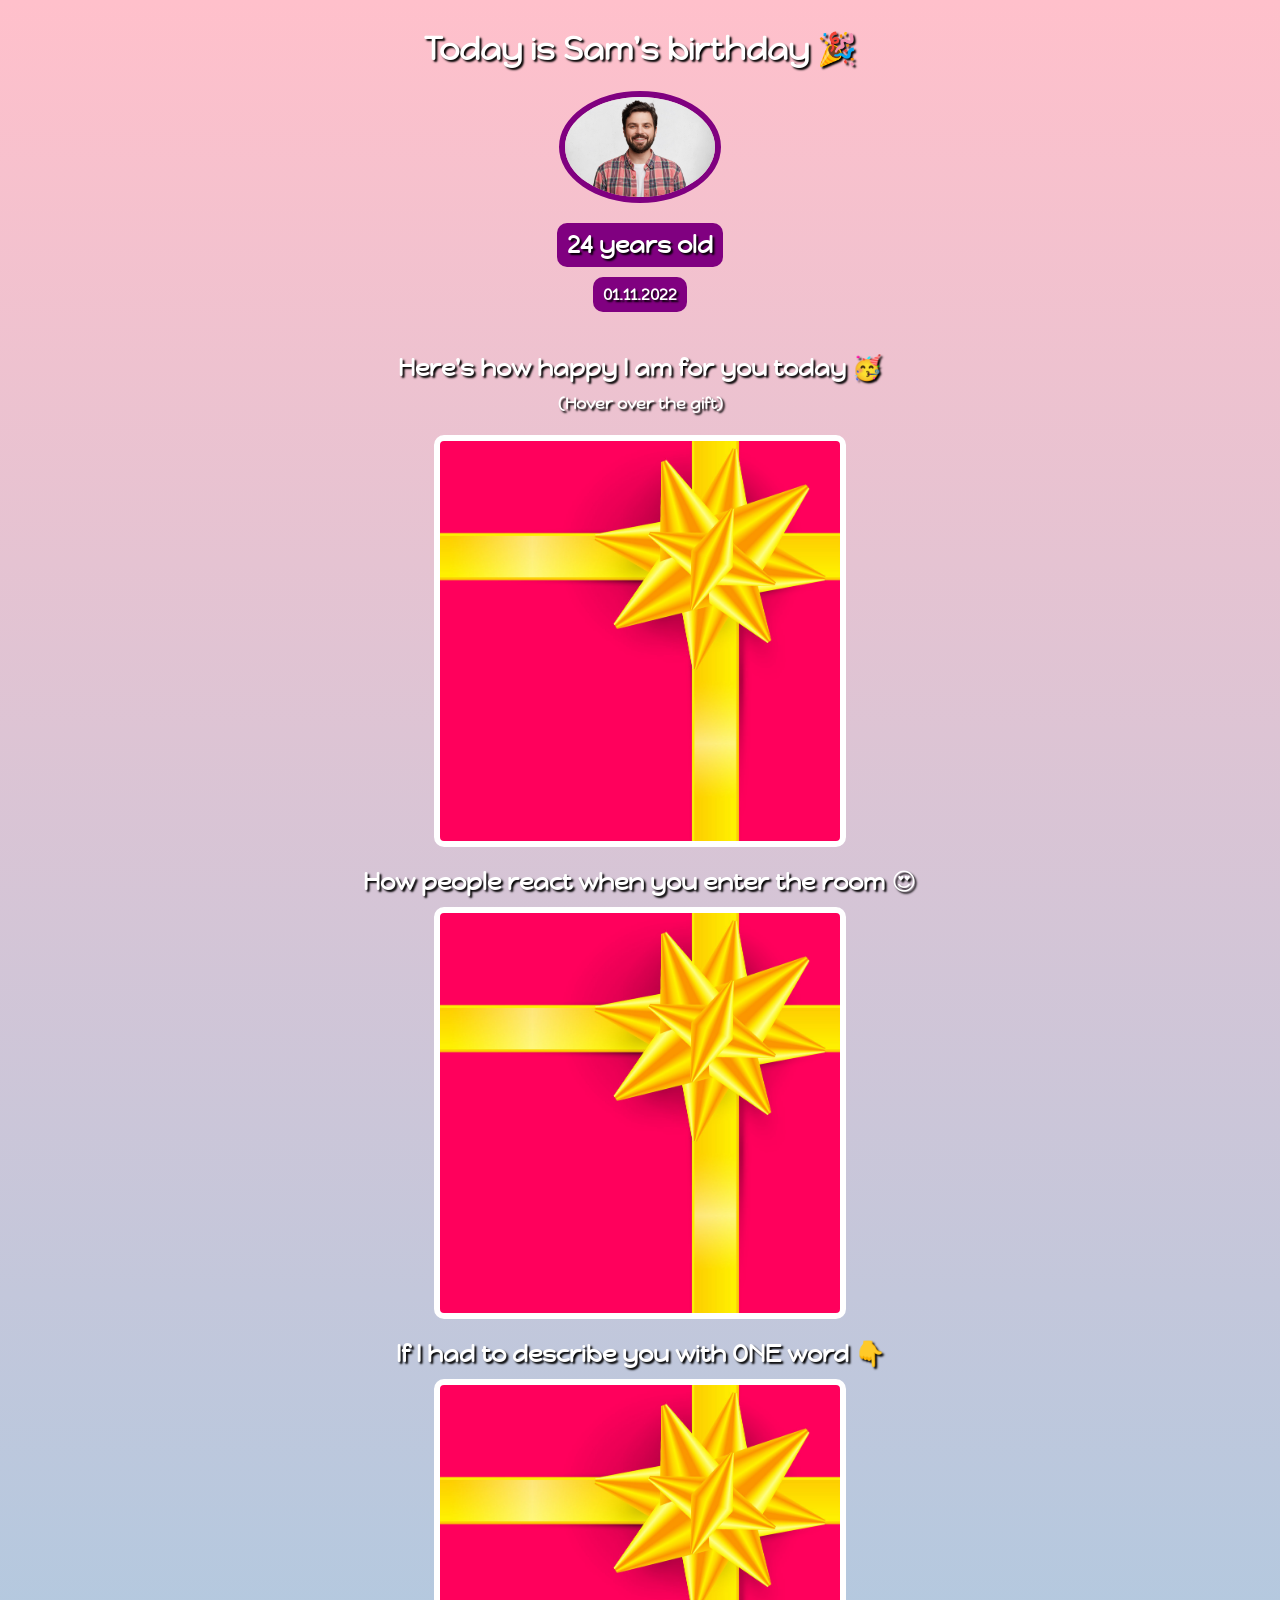
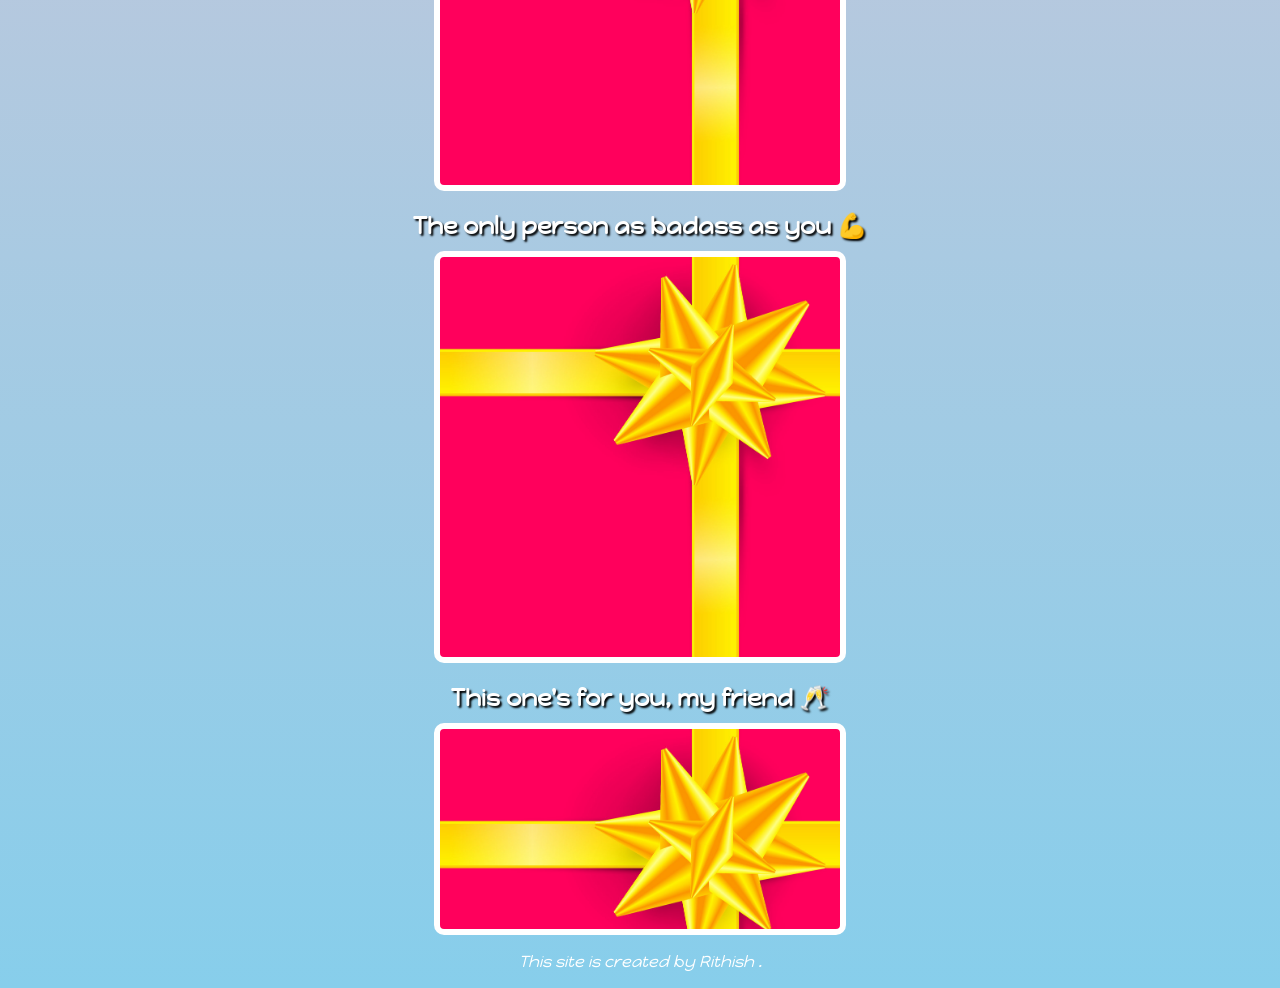
==== index.html @ 3063af4c "first commit" ====
<!doctype html>
<html lang="en">
  <head>
    <link rel="stylesheet" href="styles.css" />
    <link rel="preconnect" href="https://fonts.googleapis.com" />
    <link rel="preconnect" href="https://fonts.gstatic.com" crossorigin />
    <link
      href="https://fonts.googleapis.com/css2?family=Happy+Monkey&display=swap"
      rel="stylesheet"
    />

    <title>Birthday site</title>
  </head>

  <body>
    <div id="header">
      <h1>Today is Sam's birthday 🎉</h1>
      <img id="bff-img" src="./images/man.jpg" />
      <h2 id="bday-age">24 years old</h2>
      <h4 id="bday-date">01.11.2022</h4>
    </div>
    <!-- image 1 -->
    <div class="gift-section">
      <h2 class="gift-title">Here's how happy I am for you today 🥳</h2>
      <h4 class="gift-hint">(Hover over the gift)</h4>
      <div class="gift-img" id="gift-happy"></div>
    </div>
    <!-- image 2 -->
    <div class="gift-section">
      <h2 class="gift-title">How people react when you enter the room 😍</h2>
      <div class="gift-img" id="gift-wow"></div>
    </div>
    <!-- img 3 -->
    <div class="gift-section">
      <h2 class="gift-title">If I had to describe you with ONE word 👇</h2>
      <div class="gift-img" id="gift-cool"></div>
    </div>
    <!--img 4  -->
    <div class="gift-section">
      <h2 class="gift-title">The only person as badass as you 💪</h2>
      <div class="gift-img" id="gift-thanos"></div>
    </div>
    <!-- img 5 -->
    <div class="gift-section">
      <h2 class="gift-title">This one's for you, my friend 🥂</h2>
      <div class="gift-img" id="gift-leo"></div>
    </div>
    <!--  -->
    <p id="footer"> This site is created by Rithish .</p>
  </body>
</html>
---- styles.css ----
body {
  font-family: "Happy Monkey", system-ui;
  color: #ffffff;
  background: linear-gradient(pink,skyblue);
  text-align: center;

}

#header {
  display: flex;
  flex-direction: column;
  align-items: center;
}
#bff-img {
  width: 150px;
  border: 6px solid purple;
  border-radius: 50%;
}

h1,
h2,
h4 {
  text-shadow: 2px 2px 2px black;
}
#bday-date,
#bday-age {
  background-color: purple;
  border-radius: 10px;
  padding: 7px 10px;
}
.gift-img {
  width: 400px;
  height: 400px;
  border: 6px solid white;
  margin-left: auto;
  margin-right: auto;
  background-image: url("./images/gift-cover.jpg");
  background-size: cover;
  border-radius: 10px;
}

#gift-leo {
  height: 200px;
}
#gift-happy:hover {
  background-image: url("./images/happy.webp");
}
#gift-wow:hover {
  background-image: url("./images/wow.webp");
}
#gift-cool:hover {
  background-image: url("./images/cool.webp");
}
#gift-thanos:hover {
  background-image: url("./images/thanos.webp");
}
#gift-leo:hover {
  background-image: url("./images/cheers.gif");
}

.gift-title {
  margin-bottom: 10px;
}
.gift-hint {
  margin-top: 0px;
}
#bday-date {
  margin-top: 0;
}
#bday-age {
  margin-bottom: 10px;
}
#footer{
  font-style: italic;
}
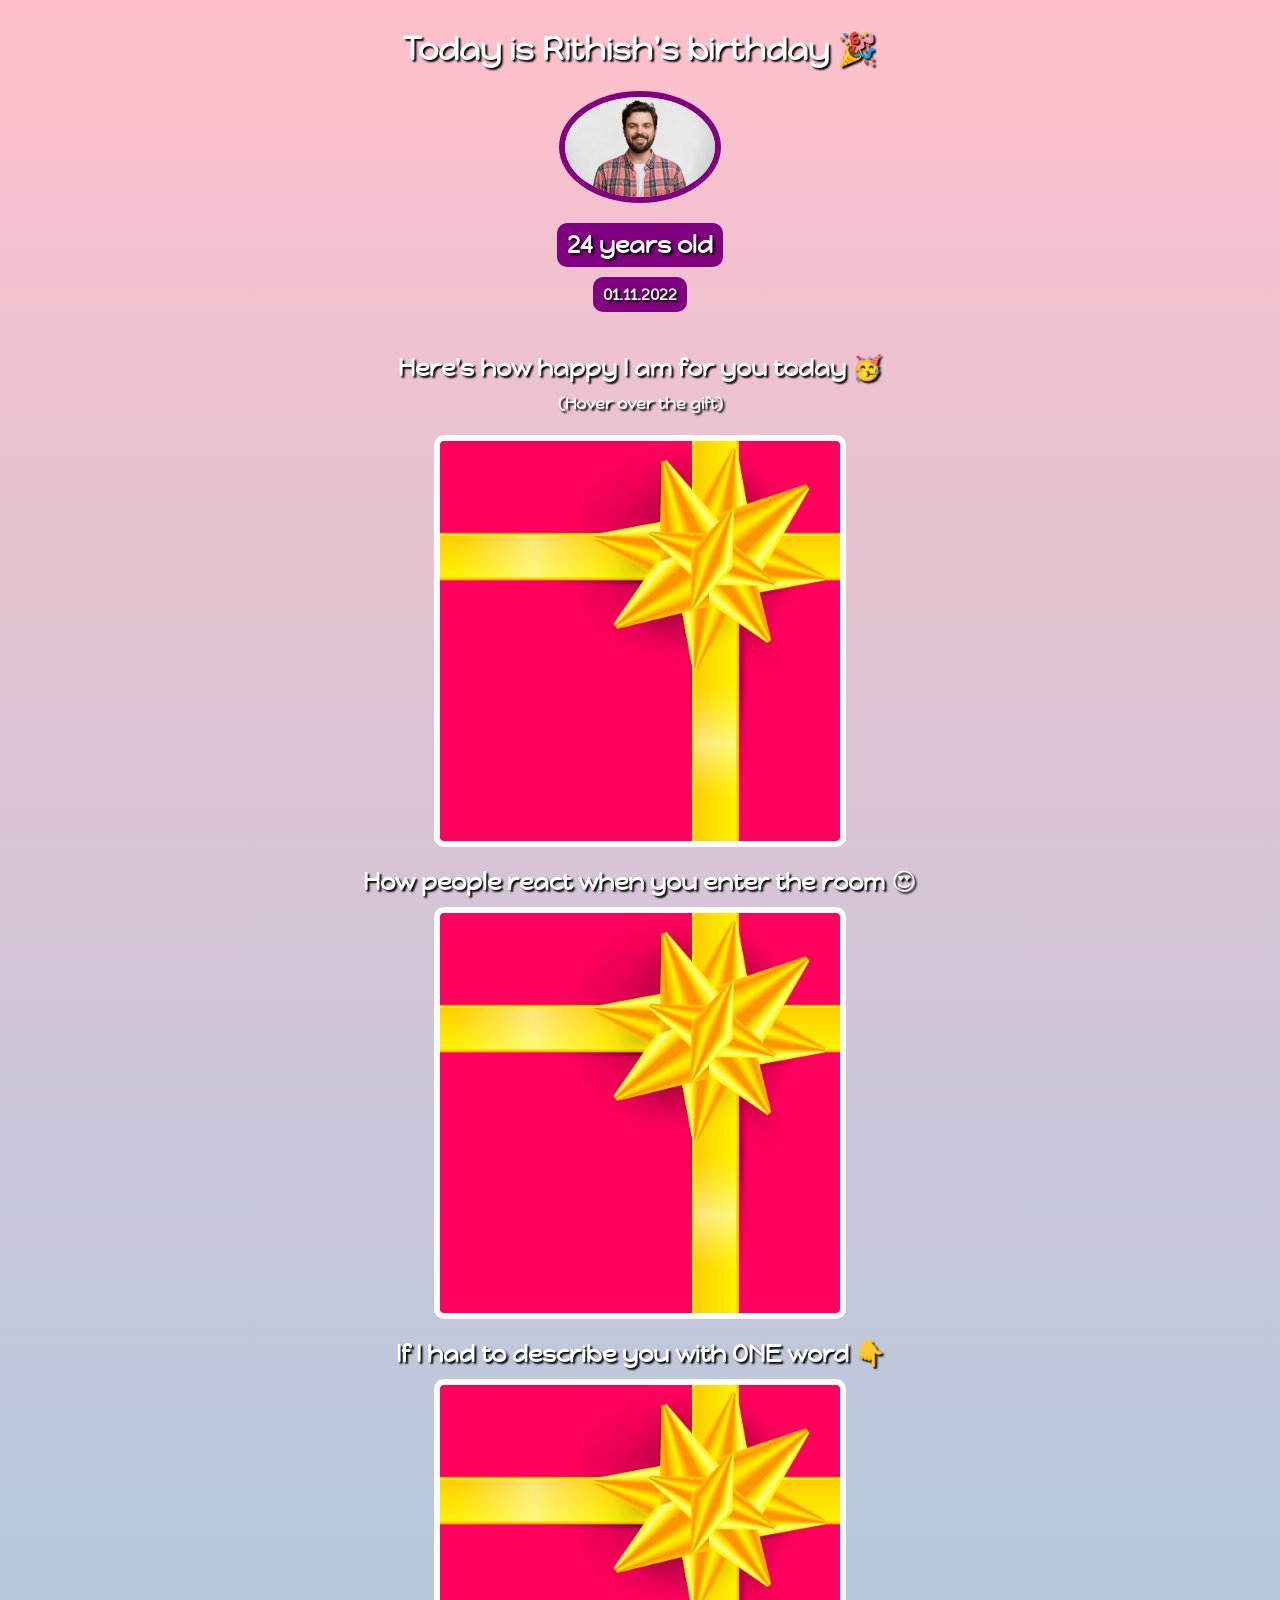
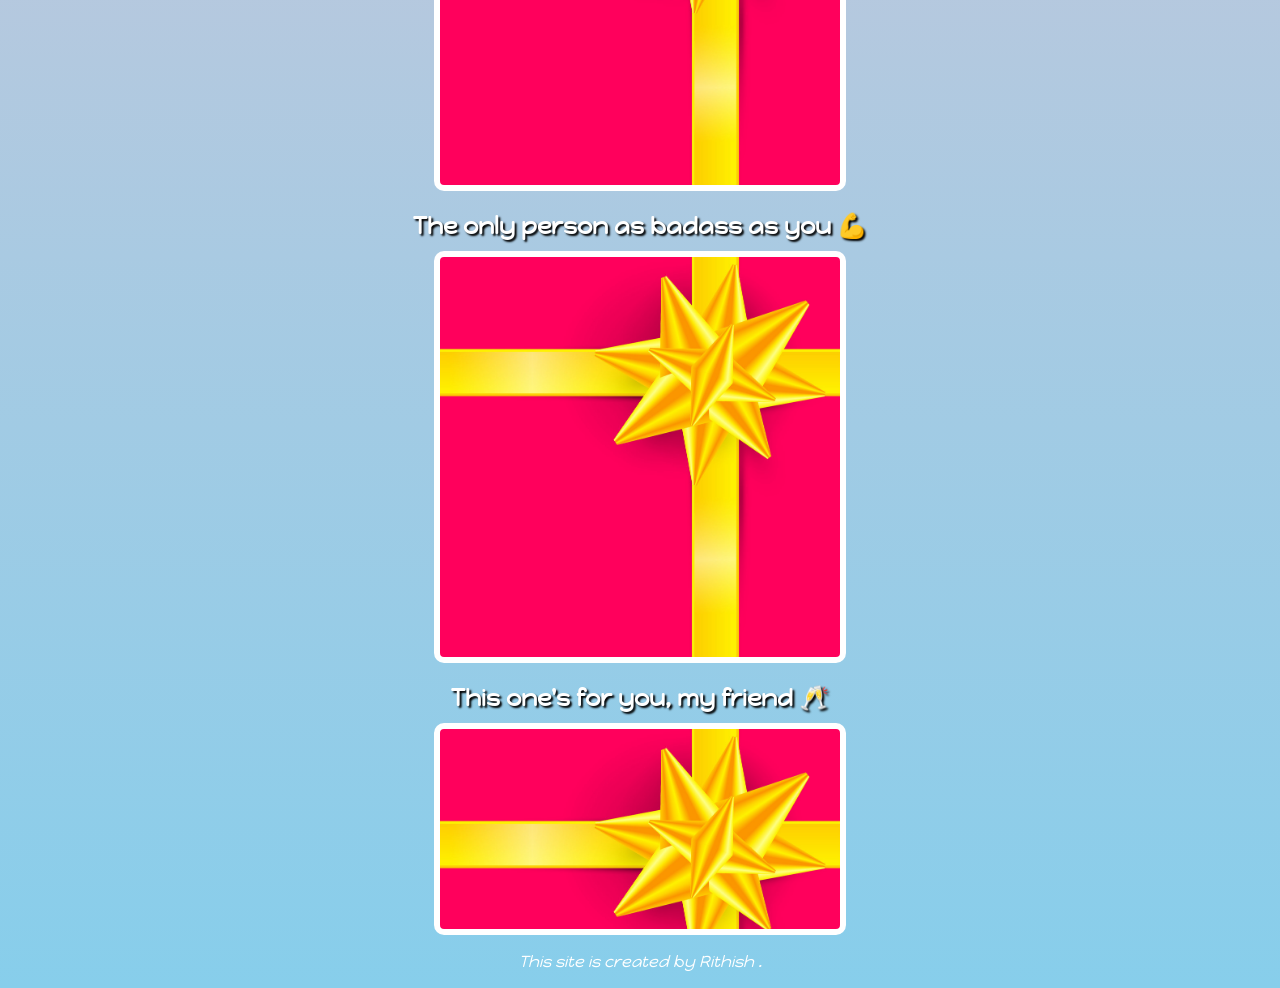
==== commit 82631dae: "title change to site to wish,name change to rithish" ====
--- a/index.html
+++ b/index.html
@@ -9,12 +9,12 @@
       rel="stylesheet"
     />
 
-    <title>Birthday site</title>
+    <title>Birthday wish</title>
   </head>
 
   <body>
     <div id="header">
-      <h1>Today is Sam's birthday 🎉</h1>
+      <h1>Today is Rithish's birthday 🎉</h1>
       <img id="bff-img" src="./images/man.jpg" />
       <h2 id="bday-age">24 years old</h2>
       <h4 id="bday-date">01.11.2022</h4>
